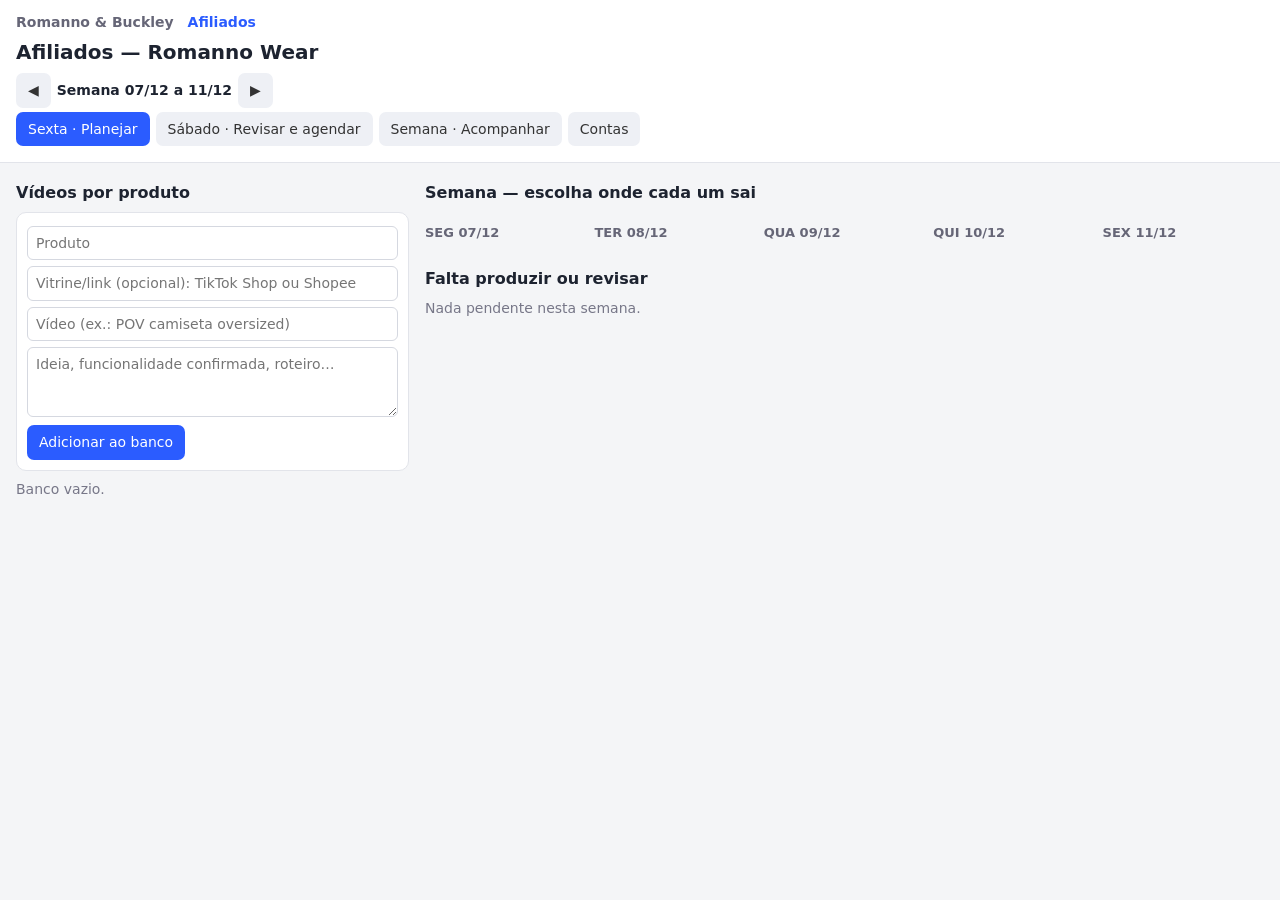
==== afiliados.html @ 6fb6c509 "Painéis de redes sociais: agenda Romanno/Buckley e calendário de afiliados Co-Authored-By: Claude Op" ====
<!doctype html>
<html lang="pt-BR"><head><meta charset="utf-8"><meta name="viewport" content="width=device-width,initial-scale=1">
<title>Calendário — Afiliados</title><link rel="stylesheet" href="style.css"></head>
<body data-painel="afiliados">
<header>
  <nav><a href="index.html" class="">Romanno & Buckley</a><a href="afiliados.html" class="on">Afiliados</a></nav>
  <h1 id="titulo"></h1>
  <div class="row">
    <button class="sec" data-sem="-1">◀</button><b id="semana"></b><button class="sec" data-sem="1">▶</button>
  </div>
  <div class="row abas">
    <button data-aba="planejar">Sexta · Planejar</button><button data-aba="revisar">Sábado · Revisar e agendar</button>
    <button data-aba="acompanhar">Semana · Acompanhar</button><button data-aba="contas">Contas</button>
  </div>
  <div class="row" id="filtros"><button data-filtro="todos">Todos</button><button data-filtro="romanno">Romanno Tecnologia</button><button data-filtro="buckley">Buckley</button></div>
  <div id="aviso" class="hide"></div>
</header>
<main id="conteudo"></main>
<script src="config.js"></script><script src="app.js"></script>
</body></html>
---- style.css ----
* { box-sizing: border-box }
body { margin: 0; font: 14px/1.45 system-ui, sans-serif; color: #1d2330; background: #f4f5f7 }
header { background: #fff; padding: 12px 16px; border-bottom: 1px solid #e2e4ea; position: sticky; top: 0; z-index: 2 }
nav a { margin-right: 14px; color: #667; text-decoration: none; font-weight: 600 }
nav a.on { color: #2b5cff }
h1 { font-size: 20px; margin: 6px 0 }
h2 { font-size: 16px; margin: 18px 0 8px }
h3 { font-size: 13px; text-transform: uppercase; color: #667; margin: 12px 0 6px }
main { display: flex; flex-wrap: wrap; gap: 16px; padding: 0 16px 40px }
.col { flex: 1 1 300px; min-width: 0 }
.col.largo { flex: 3 1 560px }
.row { display: flex; gap: 6px; align-items: center; flex-wrap: wrap; margin: 4px 0 }
.abas button, #filtros button { background: #eef0f5; color: #333 }
.abas button.on, #filtros button.on { background: #2b5cff; color: #fff }
button { border: 0; background: #2b5cff; color: #fff; padding: 7px 12px; border-radius: 7px; cursor: pointer; font: inherit }
button.sec { background: #eef0f5; color: #333 }
button:disabled { opacity: .4 }
input, select, textarea { font: inherit; padding: 6px 8px; border: 1px solid #d5d8e0; border-radius: 6px; width: 100%; margin: 3px 0 }
.row input, .row select { width: auto }
input[type=checkbox] { width: auto }
textarea { min-height: 70px; resize: vertical }
.card { background: #fff; border: 1px solid #e2e4ea; border-radius: 10px; padding: 10px; margin-bottom: 8px }
.card.linha { display: grid; grid-template-columns: 2fr 1.3fr 1.5fr auto auto auto; gap: 8px; align-items: center }
.grade { display: grid; grid-template-columns: repeat(5, minmax(0, 1fr)); gap: 8px }
.chk { display: block; font-size: 13px }
.row .chk { display: inline }
.tag { background: #eef0f5; border-radius: 99px; padding: 1px 8px; font-size: 12px }
.muted { color: #778; margin: 2px 0 }
.erro { color: #c62828 }
.falta { background: #fff8e1; padding: 6px 10px; border-radius: 6px; margin-bottom: 4px }
.destinos { display: grid; grid-template-columns: repeat(auto-fill, minmax(240px, 1fr)); gap: 8px; margin-top: 8px }
.destino { border: 1px solid #e2e4ea; border-radius: 8px; padding: 8px }
.prev { font-size: 13px; margin-bottom: 4px }
.previa { white-space: pre-wrap; background: #f7f8fa; border-radius: 6px; padding: 6px; font-size: 13px; min-height: 30px }
.modo { font-size: 12px; padding: 1px 6px; border-radius: 4px }
.modo.auto { background: #e3f6e8; color: #1b6e34 }
.modo.manual { background: #fff1d6; color: #8a5a00 }
.modo.conexao, .modo.pendente { background: #fde7e7; color: #a12020 }
table { width: 100%; border-collapse: collapse; background: #fff; font-size: 13px }
td, th { padding: 6px; border-bottom: 1px solid #eef0f5; text-align: left; vertical-align: top }
tr.nao { opacity: .55 }
.alerta { padding: 8px 10px; border-radius: 6px; margin-bottom: 4px }
.alerta.erro { background: #fde7e7; color: #a12020 }
.alerta.manual { background: #fff1d6; color: #8a5a00 }
.aviso { background: #fff1d6; padding: 6px 10px; border-radius: 6px; margin-top: 6px }
.aviso.erro { background: #fde7e7 }
.hide { display: none }
@media (max-width: 760px) { .grade { grid-template-columns: 1fr } .card.linha { grid-template-columns: 1fr } }
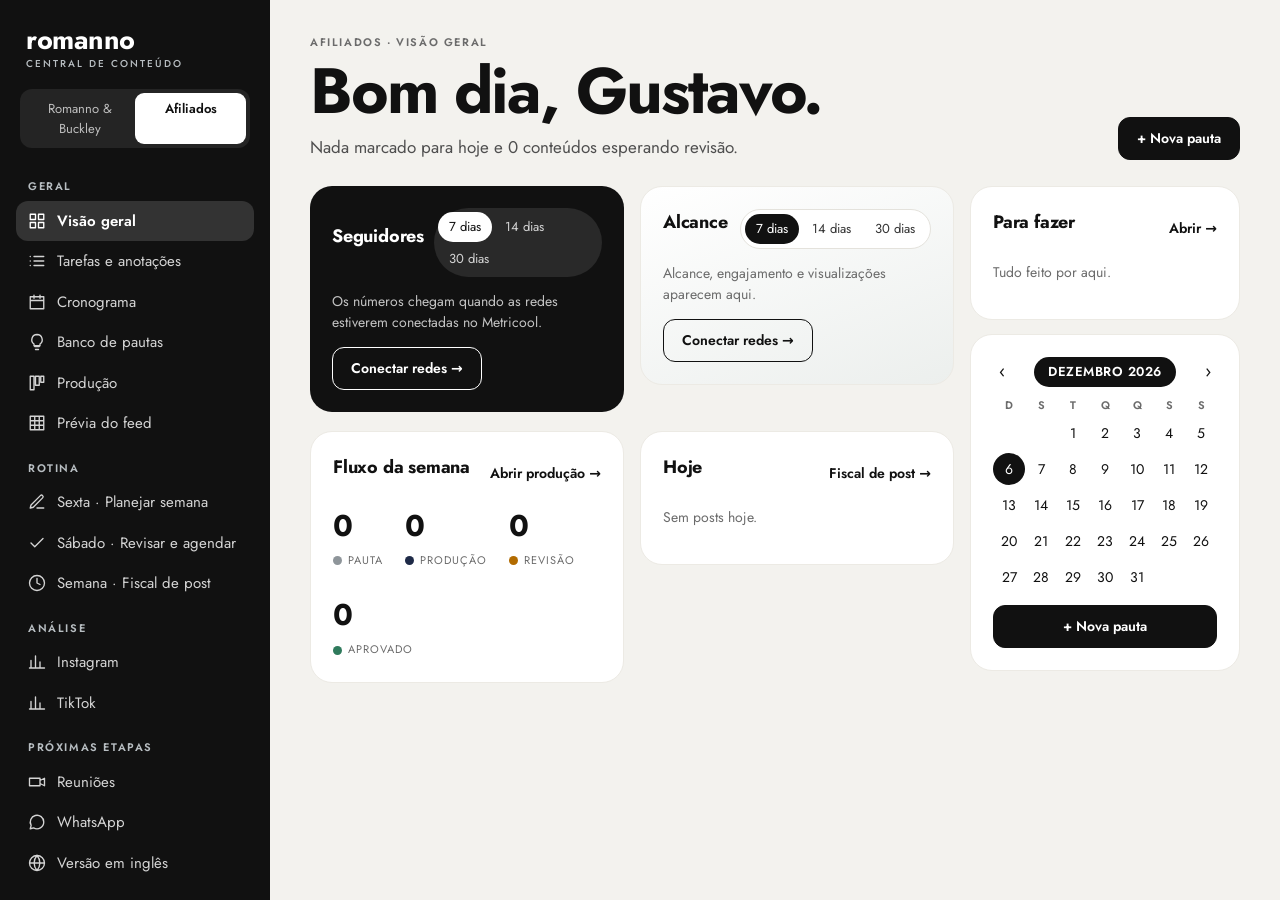
==== commit d0521a1c: "Central de conteúdo: novo visual, cronograma, produção, prévia do feed, análise, conectar redes por " ====
--- a/afiliados.html
+++ b/afiliados.html
@@ -1,20 +1,16 @@
 <!doctype html>
 <html lang="pt-BR"><head><meta charset="utf-8"><meta name="viewport" content="width=device-width,initial-scale=1">
-<title>Calendário — Afiliados</title><link rel="stylesheet" href="style.css"></head>
+<title>Central de Conteúdo — Afiliados</title>
+<link rel="preconnect" href="https://fonts.googleapis.com"><link href="https://fonts.googleapis.com/css2?family=Jost:wght@400;500;600;700;800&display=swap" rel="stylesheet">
+<link rel="stylesheet" href="style.css"></head>
 <body data-painel="afiliados">
-<header>
-  <nav><a href="index.html" class="">Romanno & Buckley</a><a href="afiliados.html" class="on">Afiliados</a></nav>
-  <h1 id="titulo"></h1>
-  <div class="row">
-    <button class="sec" data-sem="-1">◀</button><b id="semana"></b><button class="sec" data-sem="1">▶</button>
-  </div>
-  <div class="row abas">
-    <button data-aba="planejar">Sexta · Planejar</button><button data-aba="revisar">Sábado · Revisar e agendar</button>
-    <button data-aba="acompanhar">Semana · Acompanhar</button><button data-aba="contas">Contas</button>
-  </div>
-  <div class="row" id="filtros"><button data-filtro="todos">Todos</button><button data-filtro="romanno">Romanno Tecnologia</button><button data-filtro="buckley">Buckley</button></div>
-  <div id="aviso" class="hide"></div>
-</header>
-<main id="conteudo"></main>
+<aside class="lateral">
+  <div class="logo">romanno<small>central de conteúdo</small></div>
+  <div class="paineis"><a href="index.html" class="">Romanno & Buckley</a><a href="afiliados.html" class="on">Afiliados</a></div>
+  <nav id="menu"></nav>
+  <div class="eu"><span class="av">G</span>Gustavo</div>
+</aside>
+<main><div id="aviso" class="hide"></div><div id="conteudo"></div></main>
+<dialog id="modal"></dialog>
 <script src="config.js"></script><script src="app.js"></script>
 </body></html>
--- a/style.css
+++ b/style.css
@@ -1,48 +1,210 @@
+:root { --marca: #1C3B2E; --marca2: #25503F; --claro: #E7EDE9; --papel: #F3F2EE; --carta: #fff; --tinta: #111; --cinza: #6B6B6B; --linha: #E4E2DC; --prata: #B8BEC2; --r: 22px }
 * { box-sizing: border-box }
-body { margin: 0; font: 14px/1.45 system-ui, sans-serif; color: #1d2330; background: #f4f5f7 }
-header { background: #fff; padding: 12px 16px; border-bottom: 1px solid #e2e4ea; position: sticky; top: 0; z-index: 2 }
-nav a { margin-right: 14px; color: #667; text-decoration: none; font-weight: 600 }
-nav a.on { color: #2b5cff }
-h1 { font-size: 20px; margin: 6px 0 }
-h2 { font-size: 16px; margin: 18px 0 8px }
-h3 { font-size: 13px; text-transform: uppercase; color: #667; margin: 12px 0 6px }
-main { display: flex; flex-wrap: wrap; gap: 16px; padding: 0 16px 40px }
-.col { flex: 1 1 300px; min-width: 0 }
-.col.largo { flex: 3 1 560px }
-.row { display: flex; gap: 6px; align-items: center; flex-wrap: wrap; margin: 4px 0 }
-.abas button, #filtros button { background: #eef0f5; color: #333 }
-.abas button.on, #filtros button.on { background: #2b5cff; color: #fff }
-button { border: 0; background: #2b5cff; color: #fff; padding: 7px 12px; border-radius: 7px; cursor: pointer; font: inherit }
-button.sec { background: #eef0f5; color: #333 }
-button:disabled { opacity: .4 }
-input, select, textarea { font: inherit; padding: 6px 8px; border: 1px solid #d5d8e0; border-radius: 6px; width: 100%; margin: 3px 0 }
-.row input, .row select { width: auto }
-input[type=checkbox] { width: auto }
-textarea { min-height: 70px; resize: vertical }
-.card { background: #fff; border: 1px solid #e2e4ea; border-radius: 10px; padding: 10px; margin-bottom: 8px }
-.card.linha { display: grid; grid-template-columns: 2fr 1.3fr 1.5fr auto auto auto; gap: 8px; align-items: center }
-.grade { display: grid; grid-template-columns: repeat(5, minmax(0, 1fr)); gap: 8px }
-.chk { display: block; font-size: 13px }
-.row .chk { display: inline }
-.tag { background: #eef0f5; border-radius: 99px; padding: 1px 8px; font-size: 12px }
-.muted { color: #778; margin: 2px 0 }
-.erro { color: #c62828 }
-.falta { background: #fff8e1; padding: 6px 10px; border-radius: 6px; margin-bottom: 4px }
-.destinos { display: grid; grid-template-columns: repeat(auto-fill, minmax(240px, 1fr)); gap: 8px; margin-top: 8px }
-.destino { border: 1px solid #e2e4ea; border-radius: 8px; padding: 8px }
-.prev { font-size: 13px; margin-bottom: 4px }
-.previa { white-space: pre-wrap; background: #f7f8fa; border-radius: 6px; padding: 6px; font-size: 13px; min-height: 30px }
-.modo { font-size: 12px; padding: 1px 6px; border-radius: 4px }
-.modo.auto { background: #e3f6e8; color: #1b6e34 }
-.modo.manual { background: #fff1d6; color: #8a5a00 }
-.modo.conexao, .modo.pendente { background: #fde7e7; color: #a12020 }
-table { width: 100%; border-collapse: collapse; background: #fff; font-size: 13px }
-td, th { padding: 6px; border-bottom: 1px solid #eef0f5; text-align: left; vertical-align: top }
-tr.nao { opacity: .55 }
-.alerta { padding: 8px 10px; border-radius: 6px; margin-bottom: 4px }
-.alerta.erro { background: #fde7e7; color: #a12020 }
-.alerta.manual { background: #fff1d6; color: #8a5a00 }
-.aviso { background: #fff1d6; padding: 6px 10px; border-radius: 6px; margin-top: 6px }
-.aviso.erro { background: #fde7e7 }
+body { margin: 0; font: 15px/1.5 "Jost", system-ui, sans-serif; color: var(--tinta); background: var(--papel); display: flex; min-height: 100vh }
+a { color: inherit; text-decoration: none }
+button, input, select, textarea { font: inherit }
+
+/* lateral */
+.lateral { width: 270px; flex: none; background: var(--marca); color: #fff; padding: 26px 16px; position: sticky; top: 0; height: 100vh; overflow-y: auto; display: flex; flex-direction: column; transition: background .3s }
+.logo { font-size: 27px; font-weight: 700; letter-spacing: -.5px; padding: 0 10px 14px; line-height: 1 }
+.logo small { display: block; font-size: 10px; font-weight: 500; letter-spacing: 2px; text-transform: uppercase; color: var(--prata); margin-top: 6px }
+.paineis { display: flex; background: rgba(255,255,255,.08); border-radius: 12px; padding: 4px; margin: 6px 4px 14px }
+.paineis a { flex: 1; text-align: center; padding: 6px 4px; border-radius: 9px; font-size: 13px; color: rgba(255,255,255,.7) }
+.paineis a.on { background: #fff; color: var(--marca); font-weight: 600 }
+#menu .sec { font-size: 11px; letter-spacing: 1.6px; text-transform: uppercase; color: var(--prata); margin: 16px 12px 6px; font-weight: 600 }
+#menu a { display: flex; align-items: center; gap: 11px; padding: 9px 12px; border-radius: 12px; color: rgba(255,255,255,.82); font-size: 15px }
+#menu a:hover { background: rgba(255,255,255,.07) }
+#menu a.on { background: rgba(255,255,255,.14); color: #fff; font-weight: 600 }
+#menu span { flex: 1 }
+.ico { width: 18px; height: 18px; fill: none; stroke: currentColor; stroke-width: 1.8; stroke-linecap: round; stroke-linejoin: round; flex: none }
+.badge { background: #fff; color: var(--marca); border-radius: 99px; font-size: 11px; min-width: 20px; height: 20px; display: grid; place-items: center; padding: 0 6px }
+.eu { margin-top: auto; padding: 18px 12px 0; display: flex; align-items: center; gap: 10px; color: rgba(255,255,255,.8) }
+.av { width: 30px; height: 30px; border-radius: 50%; background: var(--prata); color: var(--marca); display: grid; place-items: center; font-weight: 700 }
+
+/* conteúdo */
+main { flex: 1; min-width: 0; padding: 34px 40px 80px }
+.cabeca { display: flex; justify-content: space-between; align-items: flex-end; gap: 20px; flex-wrap: wrap; margin-bottom: 26px }
+.eyebrow { font-size: 11px; letter-spacing: 1.6px; text-transform: uppercase; color: var(--cinza); font-weight: 600 }
+h1 { font-size: clamp(38px, 5vw, 68px); line-height: 1; letter-spacing: -2px; margin: 8px 0 12px; color: var(--marca); font-weight: 700 }
+.lead { color: #4F4F4F; max-width: 640px; margin: 0; font-size: 17px }
+h2 { font-size: 21px; margin: 28px 0 12px; letter-spacing: -.3px }
+h3 { font-size: 18px; margin: 0 0 12px; color: var(--marca); letter-spacing: -.2px }
+.acoes { display: flex; gap: 10px; flex-wrap: wrap; align-items: center }
+.muted { color: var(--cinza); font-size: 13px }
+.vazio { color: var(--cinza); font-size: 14px }
+.erro { color: #B3261E; font-size: 13px }
+.ok { color: #1B6E34; font-size: 13px }
+.pre { white-space: pre-wrap; margin: 0 }
+
+.card { background: var(--carta); border-radius: var(--r); padding: 22px; margin-bottom: 14px; border: 1px solid #ECEAE4 }
+.card.escuro { background: var(--marca); color: #fff; border: 0 }
+.card.escuro h3 { color: #fff }
+.card.claro { background: linear-gradient(160deg, #fff, var(--claro)) }
+.card.destaque { background: var(--claro); border: 0 }
+.card.mini { padding: 12px; border-radius: 14px; font-size: 14px }
+.cardhead { display: flex; justify-content: space-between; align-items: center; gap: 10px; margin-bottom: 10px }
+.cardhead a, .link { color: var(--marca); font-weight: 600; font-size: 14px; background: none; border: 0; padding: 0; cursor: pointer }
+
+.btn { background: var(--marca); color: #fff; border: 1.5px solid var(--marca); padding: 10px 18px; border-radius: 12px; cursor: pointer; font-weight: 600; white-space: nowrap; display: inline-block; font-size: 14px }
+.btn:hover { background: var(--marca2) }
+.btn.ghost { background: transparent; color: var(--marca) }
+.btn.ghost:hover { background: var(--claro) }
+.btn.full { width: 100%; margin-top: 12px; text-align: center }
+.btn:disabled { opacity: .35; cursor: default }
+.redondo { width: 38px; height: 38px; border-radius: 50%; border: 1.5px solid var(--marca); background: #fff; color: var(--marca); cursor: pointer; font-size: 16px }
+.seta { background: none; border: 0; cursor: pointer; font-size: 18px; color: var(--marca) }
+.x { background: none; border: 0; font-size: 20px; color: var(--cinza); cursor: pointer; line-height: 1 }
+
+.seg, .tabs { display: inline-flex; background: #fff; border: 1px solid var(--linha); border-radius: 99px; padding: 4px; gap: 2px; flex-wrap: wrap }
+.seg button, .tabs button { border: 0; background: none; padding: 7px 14px; border-radius: 99px; cursor: pointer; font-size: 14px; color: #333 }
+.seg button.on, .tabs button.on { background: var(--marca); color: #fff }
+.card.escuro .tabs { background: rgba(255,255,255,.1); border: 0 }
+.card.escuro .tabs button { color: rgba(255,255,255,.8) }
+.card.escuro .tabs button.on { background: #fff; color: var(--marca) }
+.tabs button { padding: 5px 11px; font-size: 13px }
+
+label { display: block; font-size: 13px; font-weight: 600; color: #333; margin-bottom: 8px }
+input, select, textarea { width: 100%; padding: 10px 12px; border: 1px solid #D9D6CE; border-radius: 10px; background: #fff; margin-top: 4px; font-weight: 400; font-size: 14px }
+textarea { min-height: 84px; resize: vertical }
+input[type=checkbox] { width: auto; margin: 0 6px 0 0; accent-color: var(--marca) }
+.chk { display: flex; align-items: center; font-weight: 400; font-size: 14px; margin: 4px 0 }
+.form-linha { display: flex; gap: 12px; align-items: flex-end; flex-wrap: wrap }
+.form-linha label { margin: 0 }
+.form-linha .btn { margin-bottom: 1px }
+.cresce { flex: 1; min-width: 200px }
+.row { display: flex; gap: 8px; align-items: center; flex-wrap: wrap; margin-top: 8px }
+.row input, .row select { width: auto; margin: 0 }
+
+.dot { display: inline-block; width: 9px; height: 9px; border-radius: 50%; margin-right: 6px; vertical-align: middle; flex: none }
+.e-pauta { background: #8E959A } .e-producao { background: #1E2A47 } .e-revisao { background: #B26B00 } .e-aprovado { background: #2F7A5C } .e-agendado { background: #3B6FD8 } .e-publicado { background: #111 }
+.tag { background: var(--claro); border-radius: 99px; padding: 1px 9px; font-size: 12px; font-weight: 500 }
+.pill { background: var(--marca); color: #fff; border-radius: 99px; padding: 5px 14px; font-size: 13px; font-weight: 600; text-transform: uppercase; letter-spacing: .5px }
+
+/* visão geral */
+.grid-visao { display: grid; grid-template-columns: 1.1fr 1.1fr .9fr; gap: 16px; align-items: start }
+.grid-visao > .card { margin: 0 }
+.col-dir { grid-row: span 2 }
+.big { font-size: 54px; font-weight: 700; letter-spacing: -2px; line-height: 1.1 }
+.big small { font-size: 26px; letter-spacing: 0; margin-left: 8px }
+.big2 { font-size: 34px; font-weight: 700; margin-top: 16px }
+.sub { font-size: 11px; letter-spacing: 1.2px; text-transform: uppercase; opacity: .7 }
+.kpis { display: flex; gap: 22px; flex-wrap: wrap }
+.kpis b { display: block; font-size: 30px; font-weight: 700; letter-spacing: -1px }
+.kpis span { font-size: 11px; letter-spacing: 1px; text-transform: uppercase; color: var(--cinza) }
+.kpis.cards3, .kpis.cards { display: grid; grid-template-columns: repeat(auto-fill, minmax(170px, 1fr)); gap: 12px; margin-bottom: 14px }
+.kpis.cards .card, .kpis.cards3 .card { margin: 0; padding: 16px }
+.spark { width: 100%; height: 70px; margin-top: 12px }
+.spark .area { fill: var(--marca); opacity: .12 } .spark .linha { fill: none; stroke: var(--marca); stroke-width: 2.5 }
+.card.escuro .vazio { color: rgba(255,255,255,.75) }
+.card.escuro .btn.ghost { color: #fff; border-color: #fff }
+.li { display: flex; align-items: center; gap: 10px; padding: 9px 0; border-bottom: 1px solid #F0EEE8; flex-wrap: wrap }
+.li:last-child { border-bottom: 0 }
+.st { font-size: 12px; padding: 2px 8px; border-radius: 6px; background: #EEE }
+.st-publicado { background: #E3F6E8; color: #1B6E34 } .st-falhou { background: #FDE7E7; color: #A12020 } .st-manual, .st-aguardando { background: #FFF1D6; color: #8A5A00 } .st-agendado, .st-aprovado { background: var(--claro); color: var(--marca) }
+.calhead { display: flex; justify-content: space-between; align-items: center; margin-bottom: 10px }
+.minical { display: grid; grid-template-columns: repeat(7, 1fr); text-align: center; gap: 4px 0; font-size: 14px }
+.minical b { font-size: 11px; color: var(--cinza); font-weight: 600 }
+.minical a { position: relative; padding: 5px 0; border-radius: 50%; aspect-ratio: 1; display: grid; place-items: center }
+.minical a.hoje { background: var(--marca); color: #fff; width: 32px; margin: auto }
+.minical a i { position: absolute; bottom: 1px; left: 50%; width: 4px; height: 4px; border-radius: 50%; background: var(--marca); transform: translateX(-50%) }
+
+/* tarefas */
+.tarefa.feito span { text-decoration: line-through; color: var(--cinza) }
+.tarefa span:first-of-type { flex: 1 }
+
+/* cronograma */
+.legenda { display: flex; gap: 16px; flex-wrap: wrap; font-size: 13px; color: #444; margin-bottom: 14px }
+.cal { background: #fff; border-radius: var(--r); overflow: hidden; border: 1px solid #ECEAE4 }
+.cal-h, .cal-g { display: grid; grid-template-columns: repeat(7, minmax(0, 1fr)) }
+.cal-h b { padding: 12px; font-size: 12px; letter-spacing: 1px; text-transform: uppercase; color: var(--cinza); background: #F7F5F0 }
+.dia { min-height: 128px; padding: 8px; border-top: 1px solid #F0EEE8; border-left: 1px solid #F0EEE8; cursor: pointer }
+.dia.fora { background: #F3F1EC; cursor: default }
+.dia.hoje .n { background: var(--marca); color: #fff; border-radius: 99px; padding: 1px 8px }
+.dia .n { font-weight: 600; font-size: 14px; display: inline-block; margin-bottom: 6px }
+.evento { display: block; width: 100%; text-align: left; border: 0; background: #F4F3EF; border-radius: 9px; padding: 5px 7px; font-size: 12px; margin-bottom: 4px; cursor: pointer; line-height: 1.3; overflow: hidden }
+.evento b { color: var(--cinza); font-weight: 500 }
+.evento.reun { background: #FDE7E7 }
+
+/* banco */
+.acordeao { border-radius: 18px; overflow: hidden; background: #fff; margin-bottom: 14px; border: 1px solid #ECEAE4 }
+.acordeao summary { color: #fff; padding: 14px 22px; font-weight: 600; font-size: 17px; cursor: pointer; list-style: none }
+.acordeao summary::before { content: '›'; display: inline-block; margin-right: 10px; transition: .2s }
+.acordeao[open] summary::before { transform: rotate(90deg) }
+.cont { background: rgba(255,255,255,.2); border-radius: 99px; padding: 0 8px; font-size: 13px; margin-left: 6px }
+.acordeao .li, .acordeao .vazio { padding: 14px 22px; margin: 0 }
+
+/* produção */
+.kanban { display: grid; grid-auto-flow: column; grid-auto-columns: minmax(250px, 1fr); gap: 14px; overflow-x: auto; padding-bottom: 10px }
+.coluna { background: #EAE8E2; border-radius: var(--r); padding: 12px; min-height: 420px }
+.colhead { font-size: 12px; letter-spacing: 1px; text-transform: uppercase; font-weight: 600; padding: 4px 6px 12px; display: flex; align-items: center; gap: 4px }
+.colhead .muted { margin-left: auto }
+.kcard { padding: 16px; cursor: grab; margin-bottom: 10px }
+.kcard b { display: block; line-height: 1.3; margin-bottom: 8px }
+.meta { font-size: 13px; color: var(--cinza); margin: 2px 0 }
+.kacoes { display: flex; justify-content: flex-end; gap: 8px; margin-top: 10px }
+.coluna .vazio { padding: 6px; font-size: 13px }
+
+/* planejar / revisar */
+.duas { display: grid; grid-template-columns: 1fr 1fr; gap: 18px }
+.duas.larga { grid-template-columns: 1.8fr 1fr }
+.tres { display: grid; grid-template-columns: repeat(3, 1fr); gap: 12px }
+.grade5 { display: grid; grid-template-columns: repeat(5, minmax(0, 1fr)); gap: 8px }
+.falta { background: #FFF6E5; padding: 10px 14px; border-radius: 12px; margin-bottom: 6px; font-size: 14px }
+.destinos { display: grid; grid-template-columns: repeat(auto-fill, minmax(250px, 1fr)); gap: 12px; margin-top: 12px }
+.destino { border: 1px solid #ECEAE4; border-radius: 16px; padding: 12px; background: #FBFAF7 }
+.prevtopo { font-size: 13px; margin-bottom: 6px }
+.previa { white-space: pre-wrap; background: #fff; border: 1px dashed #D9D6CE; border-radius: 10px; padding: 8px; font-size: 13px; min-height: 36px }
+.modo { font-size: 12px; padding: 2px 8px; border-radius: 6px; display: inline-block; font-weight: 500 }
+.modo.auto { background: #E3F6E8; color: #1B6E34 } .modo.manual { background: #FFF1D6; color: #8A5A00 } .modo.conexao, .modo.pendente { background: #FDE7E7; color: #A12020 }
+table { width: 100%; border-collapse: collapse; font-size: 13px }
+td { padding: 9px 4px; border-bottom: 1px solid #F0EEE8; vertical-align: top }
+tr.nao { opacity: .5 }
+.sticky { position: sticky; top: 20px }
+.alerta { display: block; padding: 11px 14px; border-radius: 12px; margin: 8px 0; font-size: 14px }
+.alerta.erro { background: #FDE7E7; color: #A12020 } .alerta.manual { background: #FFF1D6; color: #8A5A00 }
+.card.linha { display: grid; grid-template-columns: 2fr 1.2fr 1.4fr auto; gap: 12px; align-items: center; padding: 16px }
+.card.linha select, .card.linha input { margin: 0 }
+
+/* feed */
+.abas-perfil { margin-bottom: 16px }
+.perfil-topo { display: flex; gap: 14px; align-items: center; margin-bottom: 14px }
+.avatar { width: 64px; height: 64px; border-radius: 50%; color: #fff; display: grid; place-items: center; font-size: 26px; font-weight: 700 }
+.grade-feed { display: grid; grid-template-columns: repeat(3, 1fr); gap: 3px }
+.tile { aspect-ratio: 4/5; border: 0; background-size: cover; background-position: center; color: #fff; position: relative; cursor: pointer; padding: 10px; text-align: left; display: flex; align-items: flex-end }
+.tile-tag { position: absolute; top: 6px; left: 6px; background: rgba(0,0,0,.45); font-size: 11px; padding: 2px 6px; border-radius: 6px }
+.tile-t { font-weight: 700; font-size: 15px; line-height: 1.2 }
+
+/* análise */
+.barras { display: flex; gap: 6px; align-items: flex-end; height: 170px; padding-top: 10px }
+.barras div { flex: 1; height: 100%; display: flex; flex-direction: column; justify-content: flex-end; align-items: center; gap: 4px }
+.barras i { width: 100%; background: var(--marca); opacity: .75; border-radius: 6px 6px 0 0; min-height: 2px }
+.barras span { font-size: 10px; color: var(--cinza) }
+
+/* contas */
+.marca-bloco { padding: 0; overflow: hidden }
+.marca-topo { color: #fff; padding: 16px 22px; display: flex; justify-content: space-between; flex-wrap: wrap; gap: 6px }
+.marca-topo span { opacity: .75; font-size: 13px }
+.marca-bloco > p, .marca-bloco .li { margin: 0 22px }
+.marca-bloco > p { margin-top: 12px }
+.rede { width: 38px; height: 38px; border-radius: 12px; display: grid; place-items: center; color: #fff; font-weight: 700 }
+.r-instagram { background: linear-gradient(45deg, #F58529, #DD2A7B, #8134AF) } .r-tiktok { background: #111 } .r-facebook { background: #1877F2 } .r-threads { background: #000 }
+
+dialog { border: 0; border-radius: 26px; padding: 0; width: min(760px, 94vw); box-shadow: 0 30px 80px rgba(0,0,0,.25) }
+dialog::backdrop { background: rgba(17,17,17,.4) }
+.modal { padding: 26px }
+.modal h2 { margin: 0; color: var(--marca) }
+
+.aviso { background: #FFF1D6; padding: 10px 14px; border-radius: 12px; margin-bottom: 16px } .aviso.erro { background: #FDE7E7 }
 .hide { display: none }
-@media (max-width: 760px) { .grade { grid-template-columns: 1fr } .card.linha { grid-template-columns: 1fr } }
+
+@media (max-width: 1100px) { .grid-visao { grid-template-columns: 1fr 1fr } .col-dir { grid-row: auto } .duas, .duas.larga, .tres { grid-template-columns: 1fr } .grade5 { grid-template-columns: 1fr } }
+@media (max-width: 760px) {
+  body { display: block }
+  .lateral { position: static; width: auto; height: auto; padding: 16px }
+  #menu { display: flex; overflow-x: auto; gap: 4px } #menu .sec { display: none } #menu a { white-space: nowrap }
+  .eu { display: none }
+  main { padding: 20px 16px 60px }
+  .grid-visao { grid-template-columns: 1fr }
+  .cal-g .dia { min-height: 80px; padding: 4px } .evento { font-size: 10px }
+  .card.linha { grid-template-columns: 1fr }
+}
